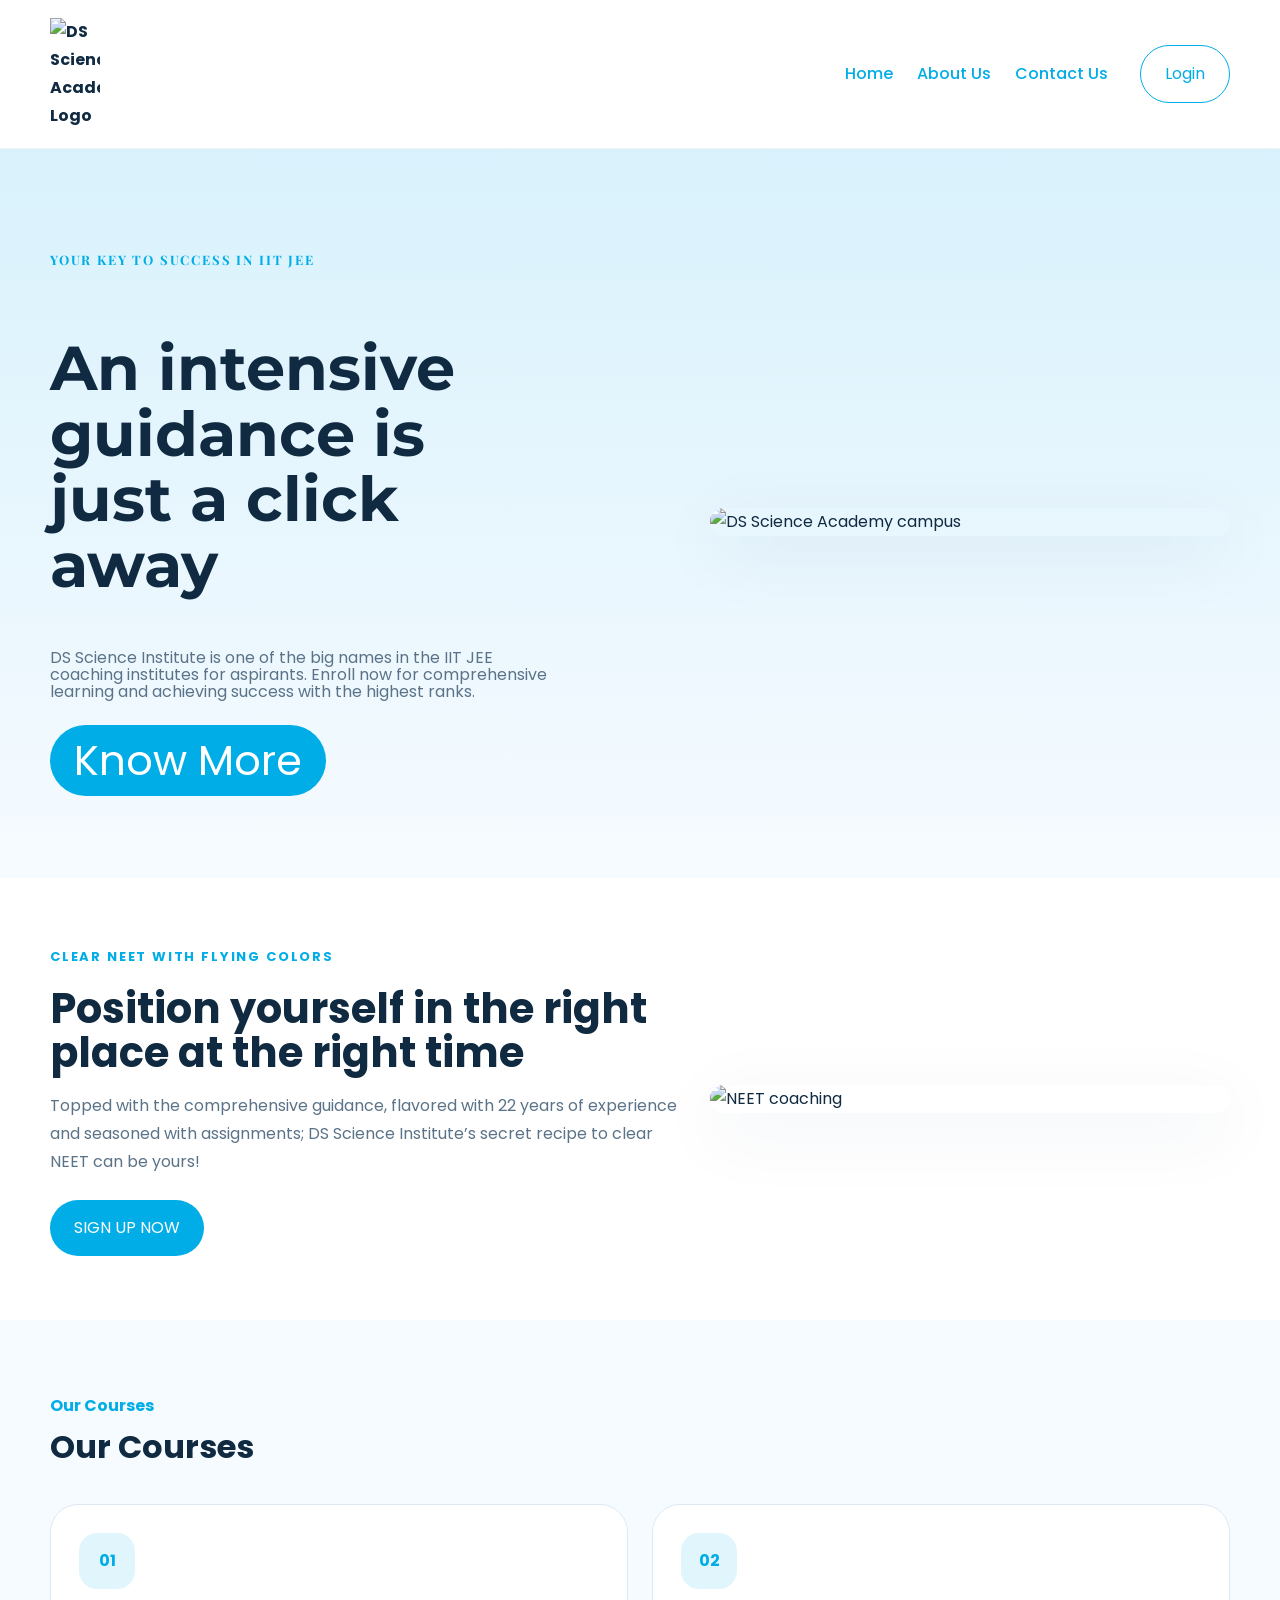
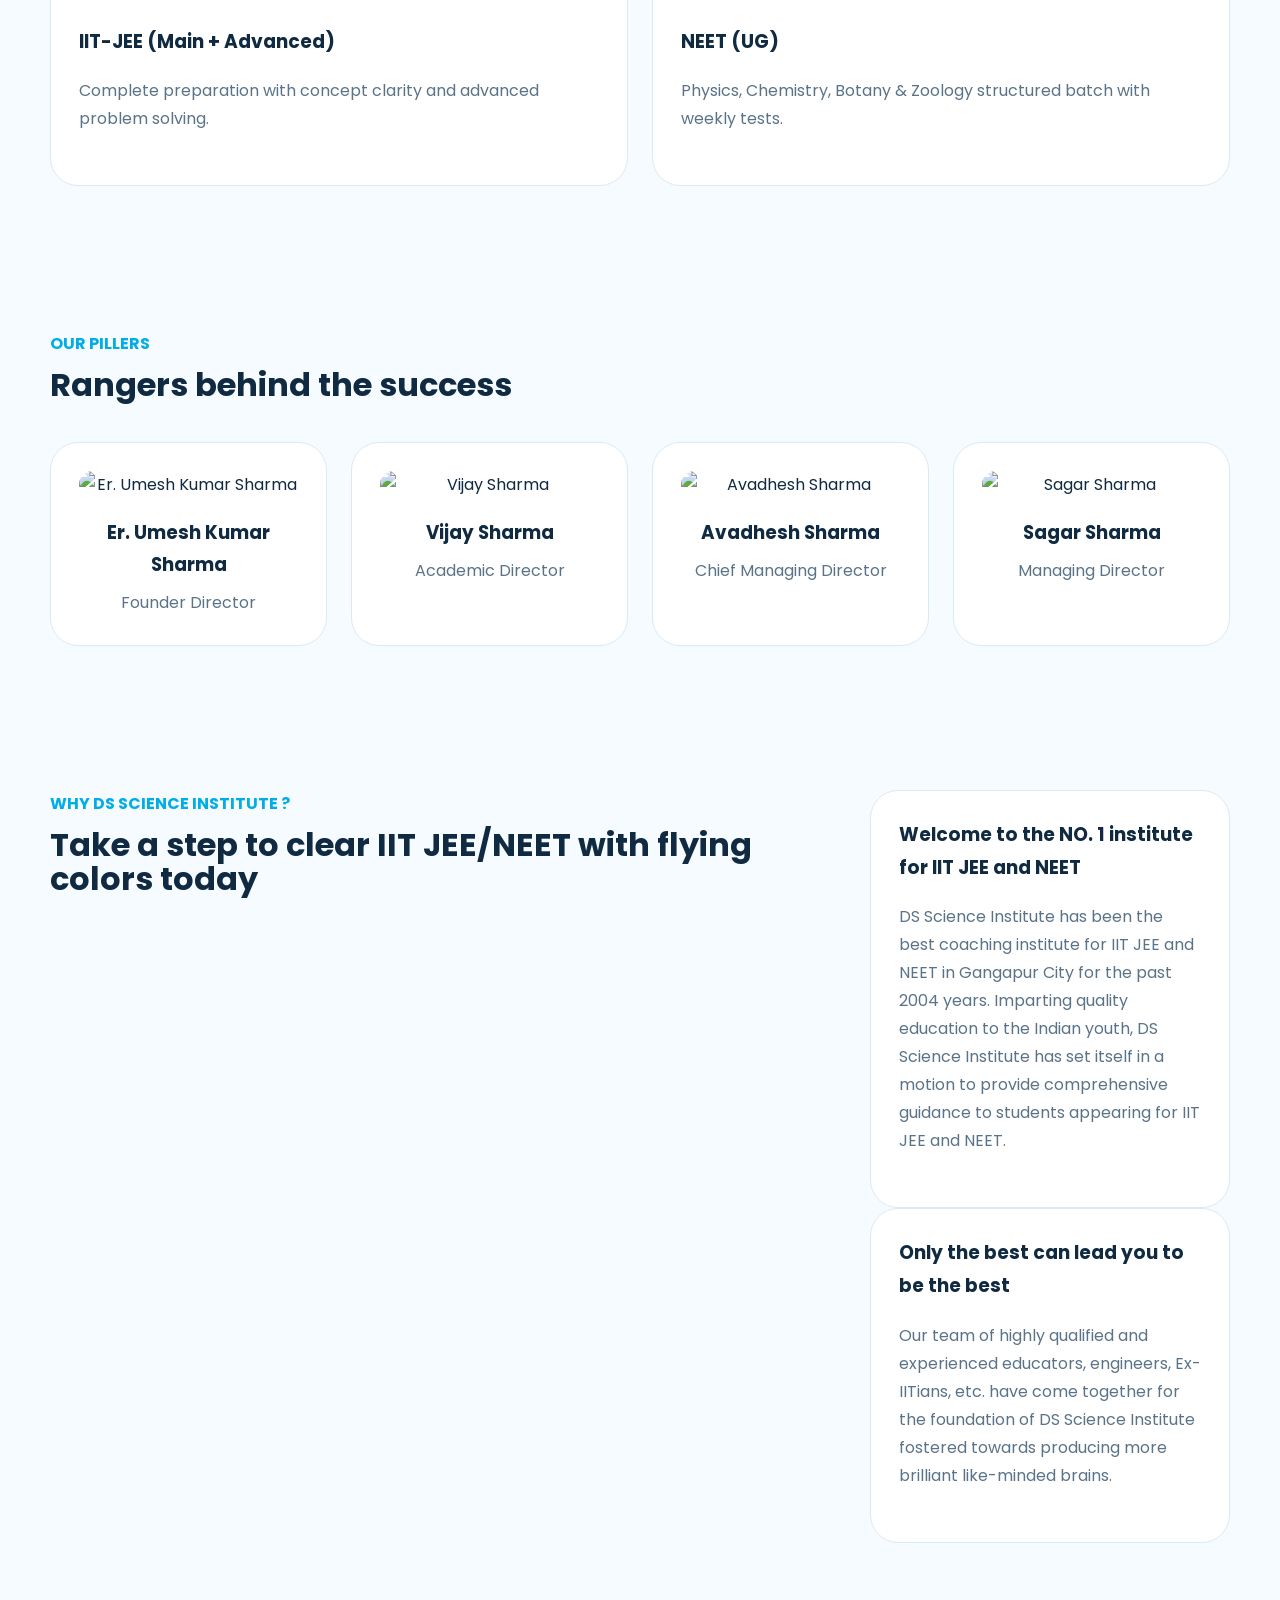
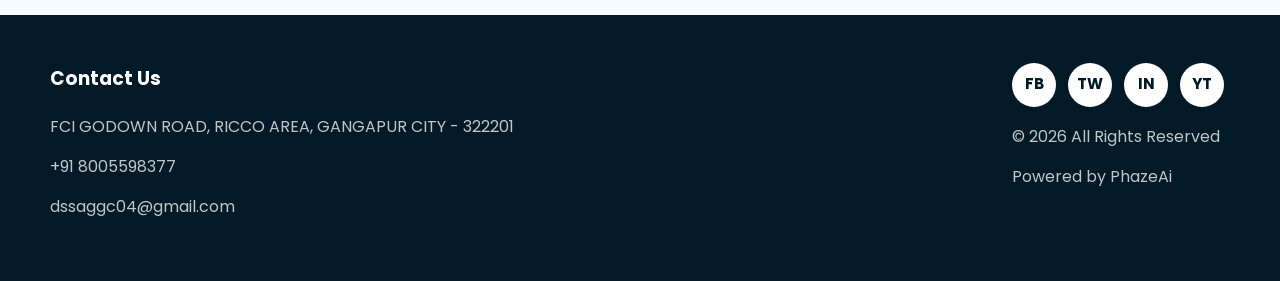
==== index.html @ 3291f1f9 "Add files via upload" ====
<!DOCTYPE html>
<html lang="en">
<head>
  <meta charset="UTF-8" />
  <meta name="viewport" content="width=device-width, initial-scale=1.0" />
  <title>DS Science Academy</title>
  <link rel="stylesheet" href="style.css" />
</head>
<body>
  <header class="site-header">
    <div class="container header-inner">
      <a href="index.html" class="brand">
        <img src="./images/LOGO_1771930653497.webp" alt="DS Science Academy Logo" />
        
      </a>
      <button class="nav-toggle" aria-label="Open navigation">Menu</button>
      <nav class="site-nav">
        <a href="index.html">Home</a>
        <a href="about-us.html">About Us</a>
        <a href="contact-us.html">Contact Us</a>
      </nav>
      <a class="btn btn-outline" target="_blank" rel="noreferrer" href="./login.html">Login</a>
    </div>
  </header>

  <main>
    <section class="hero hero-home">
      <div class="container hero-grid">
        <div class="hero-copy">
          <span class="eyebrow">YOUR KEY TO SUCCESS IN IIT JEE</span>
          <h1>An intensive guidance is just a click away</h1>
          <p>DS Science Institute is one of the big names in the IIT JEE coaching institutes for aspirants. Enroll now for comprehensive learning and achieving success with the highest ranks.</p>
          <a class="btn btn-primary" href="contact-us.html">Know More</a>
        </div>
        <div class="hero-media">
          <img src="./images/hero.webp" alt="DS Science Academy campus" />
        </div>
      </div>
    </section>

    <section class="feature feature-secondary">
      <div class="container feature-grid">
        <div class="feature-copy">
          <span class="eyebrow">CLEAR NEET WITH FLYING COLORS</span>
          <h2>Position yourself in the right place at the right time</h2>
          <p>Topped with the comprehensive guidance, flavored with 22 years of experience and seasoned with assignments; DS Science Institute’s secret recipe to clear NEET can be yours!</p>
          <a class="btn btn-primary" href="contact-us.html">SIGN UP NOW</a>
        </div>
        <div class="feature-media">
          <img src="./images/hero2.webp" alt="NEET coaching" />
        </div>
      </div>
    </section>

    <section class="section section-courses">
      <div class="container">
        <div class="section-head">
          <span>Our Courses</span>
          <h2>Our Courses</h2>
        </div>
        <div class="cards grid-2">
          <article class="card">
            <div class="card-number">01</div>
            <div>
              <h3>IIT-JEE (Main + Advanced)</h3>
              <p>Complete preparation with concept clarity and advanced problem solving.</p>
            </div>
          </article>
          <article class="card">
            <div class="card-number">02</div>
            <div>
              <h3>NEET (UG)</h3>
              <p>Physics, Chemistry, Botany &amp; Zoology structured batch with weekly tests.</p>
            </div>
          </article>
        </div>
      </div>
    </section>

    <section class="section section-team">
      <div class="container">
        <div class="section-head">
          <span>OUR PILLERS</span>
          <h2>Rangers behind the success</h2>
        </div>
        <div class="cards grid-4">
          <article class="team-card">
            <img src="./images/umeshkumar.webp" alt="Er. Umesh Kumar Sharma" />
            <h3>Er. Umesh Kumar Sharma</h3>
            <p>Founder Director</p>
          </article>
          <article class="team-card">
            <img src="./images/vijaysharma.webp" alt="Vijay Sharma" />
            <h3>Vijay Sharma</h3>
            <p>Academic Director</p>
          </article>
          <article class="team-card">
            <img src="./images/avadheshsharma.png.webp" alt="Avadhesh Sharma" />
            <h3>Avadhesh Sharma</h3>
            <p>Chief Managing Director</p>
          </article>
          <article class="team-card">
            <img src="./images/sagarsharma.webp" alt="Sagar Sharma" />
            <h3>Sagar Sharma</h3>
            <p>Managing Director</p>
          </article>
        </div>
      </div>
    </section>

    <section class="section section-why">
      <div class="container why-grid">
        <div class="why-copy">
          <span>WHY DS SCIENCE INSTITUTE ?</span>
          <h2>Take a step to clear IIT JEE/NEET with flying colors today</h2>
        </div>
        <div class="why-cards grid-2">
          <article class="why-card">
            <h3>Welcome to the NO. 1 institute for IIT JEE and NEET</h3>
            <p>DS Science Institute has been the best coaching institute for IIT JEE and NEET in Gangapur City for the past 2004 years. Imparting quality education to the Indian youth, DS Science Institute has set itself in a motion to provide comprehensive guidance to students appearing for IIT JEE and NEET.</p>
          </article>
          <article class="why-card">
            <h3>Only the best can lead you to be the best</h3>
            <p>Our team of highly qualified and experienced educators, engineers, Ex-IITians, etc. have come together for the foundation of DS Science Institute fostered towards producing more brilliant like-minded brains.</p>
          </article>
        </div>
      </div>
    </section>
  </main>

  <footer class="site-footer">
    <div class="container footer-grid">
      <div>
        <h3>Contact Us</h3>
        <p>FCI GODOWN ROAD, RICCO AREA, GANGAPUR CITY - 322201</p>
        <p>+91 8005598377</p>
        <p>dssaggc04@gmail.com</p>
      </div>
      <div class="footer-right">
        <div class="footer-actions">
          <a class="icon-button" href="#">FB</a>
          <a class="icon-button" href="#">TW</a>
          <a class="icon-button" href="#">IN</a>
          <a class="icon-button" href="#">YT</a>
        </div>
        <p>© 2026 All Rights Reserved</p>
        <p>Powered by PhazeAi</a></p>
      </div>
    </div>
  </footer>

  <script src="scripts.js"></script>
</body>
</html>
---- style.css ----
@import url('https://fonts.googleapis.com/css2?family=Poppins:wght@300;400;500;600;700&display=swap');

@import url('https://fonts.googleapis.com/css2?family=Montserrat:ital,wght@0,100..900;1,100..900&family=Playfair+Display:ital,wght@0,400..900;1,400..900&display=swap');

@import url('https://fonts.googleapis.com/css2?family=Archivo+Black&family=Montserrat:ital,wght@0,100..900;1,100..900&family=Playfair+Display:ital,wght@0,400..900;1,400..900&display=swap');

@import url('https://fonts.googleapis.com/css2?family=Playfair+Display:ital,wght@0,400..900;1,400..900&display=swap');


:root {
  --bg: #f6fbff;
  --surface: #ffffff;
  --text: #102a41;
  --muted: #5b7388;
  --primary: #00ade7;
  --primary-dark: #007fb2;
  --border: #dbe9f4;
  --shadow: 0 18px 70px rgba(0, 67, 120, 0.08);
}

* {
  box-sizing: border-box;

}

html {
  scroll-behavior: smooth;
}

body {
  margin: auto; /* 0;*/
  font-family: "Rubik", "Roboto", "Helvetica", "Arial", sans-serif;
  color: var(--text);
  background: var(--bg);
  line-height: 1.75;
  font-family: 'Poppins', sans-serif;
}

img {
  max-width: 100%;
  display: block;
}

a {
  color: inherit;
  text-decoration: none;
}

button,
a.btn {
  font: inherit;
}

.container {
  width: min(1180px, calc(100% - 40px));
  margin: 0 auto;
}

.header-inner,
.hero-grid,
.feature-grid,
.why-grid,
.footer-grid {
  display: grid;
  gap: 32px;
}

.site-header {
  position: sticky;
  top: 0;
  z-index: 20;
  background: rgba(255, 255, 255, 0.98);
  border-bottom: 1px solid rgba(13, 50, 73, 0.06);
  backdrop-filter: blur(10px);
}

.header-inner {
  grid-template-columns: auto 1fr auto;
  align-items: center;
  padding: 18px 0;
}

.brand {
  display: inline-flex;
  align-items: center;
  gap: 12px;
  font-weight: 700;
  color: var(--text);
}

.brand img {
  width: 50px;
  height: auto;
  object-fit: contain;
}

.site-nav {
  display: flex;
  justify-content: right;
  gap: 24px;
}

.site-nav a {
  color: var(--primary);
  font-weight: 500;
}

.btn {
  display: inline-flex;
  align-items: center;
  justify-content: center;
  gap: 10px;
  padding: 14px 24px;
  border-radius: 999px;
  border: none;
  cursor: pointer;
  transition: transform 0.2s ease, box-shadow 0.2s ease;
}

.btn:hover {
  transform: translateY(-1px);
}

.btn-primary {
  background: var(--primary);
  color: #fff;
}

.btn-outline {
  border: 1px solid var(--primary);
  color: var(--primary);
  background: transparent;
}

.nav-toggle {
  display: none;
  border: 1px solid rgba(0, 173, 231, 0.16);
  background: #fff;
  color: var(--primary);
  border-radius: 999px;
  padding: 10px 16px;
}

.hero {
  padding: 80px 0 64px;
}

.hero-home {
  background: linear-gradient(180deg, rgba(0, 173, 231, 0.12) 0%, rgba(255, 255, 255, 0) 100%);
}

.hero-grid {
  grid-template-columns: minmax(0, 1fr) minmax(320px, 520px);
  align-items: center;
}

.hero-copy {
  max-width: 500px;
}
.eyebrow h1{
    font-family: "Playfair Display", serif;
  font-optical-sizing: auto;
  font-weight: 700;
  font-style: normal;
}
.eyebrow {
  display: inline-block;
  margin-bottom: 18px;
  font-size: 13px;
  font-weight: 700;
  letter-spacing: 0.14em;
  text-transform: uppercase;
  color: var(--primary);
}


.hero-copy h1{
      font-family: "Montserrat", sans-serif;
  font-optical-sizing: auto;
  font-weight: 700;
  font-style: normal;
}
.hero-copy,
.feature-copy h2,
.section-head h2,
.why-copy h2 {
  margin: 0 0 18px;
  font-size: clamp(2.6rem, 2.8vw, 4rem);
  line-height: 1.05;
}

.hero-copy span{
  font-family: "Playfair Display", serif;
  font-optical-sizing: auto;
  font-weight: 700;
  font-style: normal;
}
.hero-copy p,
.feature-copy p,
.card p,
.why-card p,
.section-copy p {
  margin: 0 0 24px;
  color: var(--muted);
  font-size: 1rem;
}

.hero-media {
  border-radius: 32px;
  overflow: hidden;
  box-shadow: var(--shadow);
}

.feature {
  background: #ffffff;
  padding: 64px 0;
}

.feature-grid {
  grid-template-columns: minmax(0, 1fr) minmax(320px, 520px);
  align-items: center;
}

.feature-media {
  border-radius: 28px;
  overflow: hidden;
  box-shadow: var(--shadow);
}

.section {
  padding: 72px 0;
}

.section-courses .section-head,
.section-team .section-head,
.section-why .why-copy {
  margin-bottom: 40px;
}

.section-head span,
.why-copy span {
  display: block;
  font-weight: 700;
  color: var(--primary);
  margin-bottom: 10px;
}

.section-head h2,
.why-copy h2 {
  margin: 0;
  font-size: clamp(2rem, 2.5vw, 3rem);
}

.cards {
  display: grid;
  gap: 24px;
}

.grid-2 {
  grid-template-columns: repeat(2, minmax(0, 1fr));
}

.grid-4 {
  grid-template-columns: repeat(4, minmax(0, 1fr));
}

.card,
.team-card,
.why-card {
  background: var(--surface);
  border: 1px solid var(--border);
  border-radius: 28px;
  padding: 28px;
}

.card-number {
  display: inline-flex;
  align-items: center;
  justify-content: center;
  width: 56px;
  height: 56px;
  border-radius: 18px;
  background: rgba(0, 173, 231, 0.12);
  color: var(--primary);
  font-weight: 700;
  margin-bottom: 18px;
}

.team-card {
  text-align: center;
}

.team-card img {
  width: 100%;
  max-height: 320px;
  object-fit: cover;
  border-radius: 24px;
  margin-bottom: 18px;
}

.team-card h3 {
  margin: 0 0 8px;
  font-size: 1.15rem;
}

.team-card p {
  margin: 0;
  color: var(--muted);
}

.why-grid {
  grid-template-columns: minmax(0, 1fr) 360px;
  align-items: start;
}

.why-cards {
  grid-template-columns: repeat(2, minmax(0, 1fr));
}

.why-card h3 {
  margin-top: 0;
}

.site-footer {
  background: #021927;
  color: #ffffff;
  padding: 48px 0;
}

.footer-grid {
  grid-template-columns: 1fr auto;
  gap: 28px;
}

.site-footer h3 {
  margin: 0 0 18px;
}

.site-footer p {
  margin: 0 10px 12px 0;
  color: rgba(255, 255, 255, 0.75);
}

.footer-actions {
  display: flex;
  gap: 12px;
  flex-wrap: wrap;
  margin-bottom: 16px;
}

.icon-button {
  display: inline-flex;
  align-items: center;
  justify-content: center;
  width: 44px;
  height: 44px;
  color: #021927;
  background: #ffffff;
  border-radius: 999px;
  font-size: 0.95rem;
  font-weight: 700;
}

@media (max-width: 980px) {
  .header-inner,
  .hero-grid,
  .feature-grid,
  .why-grid,
  .footer-grid {
    grid-template-columns: 1fr;
  }

  .site-nav {
    justify-content: flex-start;
    gap: 18px;
  }
}

@media (max-width: 760px) {
  .header-inner {
    grid-template-columns: auto auto;
  }

  .site-nav {
    justify-content: flex-end;
    position: absolute;
    left: 20px;
    top: 70px;
    right: 20px;
    bottom:auto;
    display: grid;
    background: rgba(255, 255, 255, 0.98);
    border: 1px solid var(--border);
    border-radius: 20px;
    padding: 16px 20px;
    gap: 12px;
    transform: translateY(-20px);
    opacity: 0;
    pointer-events: none;
    transition: opacity 0.2s ease, transform 0.2s ease;
  }

  .site-nav.open {
    opacity: 1;
    transform: translateY(0);
    pointer-events: auto;
  }

  .nav-toggle {
    display: inline-flex;
  }

  .btn-outline {
    order: 3;
  }

  .hero {
    padding-top: 60px;
  }

  .cards,
  .why-cards,
  .grid-2,
  .grid-4 {
    grid-template-columns: 1fr;
  }
}
.site-header{
  height: auto;
  padding: 0px;

}

@media (max-width:480px){

.container{
    width:95%;
}

.hero-copy h1{
    font-size:2rem;
    line-height:1.2;
}

.hero-copy p{
    font-size:15px;
}

.btn{
    width:100%;
}

.brand img{
    width:40px;
    height:40px;
}

.header-inner{
    gap:10px;
}

.hero-grid,
.feature-grid,
.why-grid,
.footer-grid{
    gap:20px;
}

}
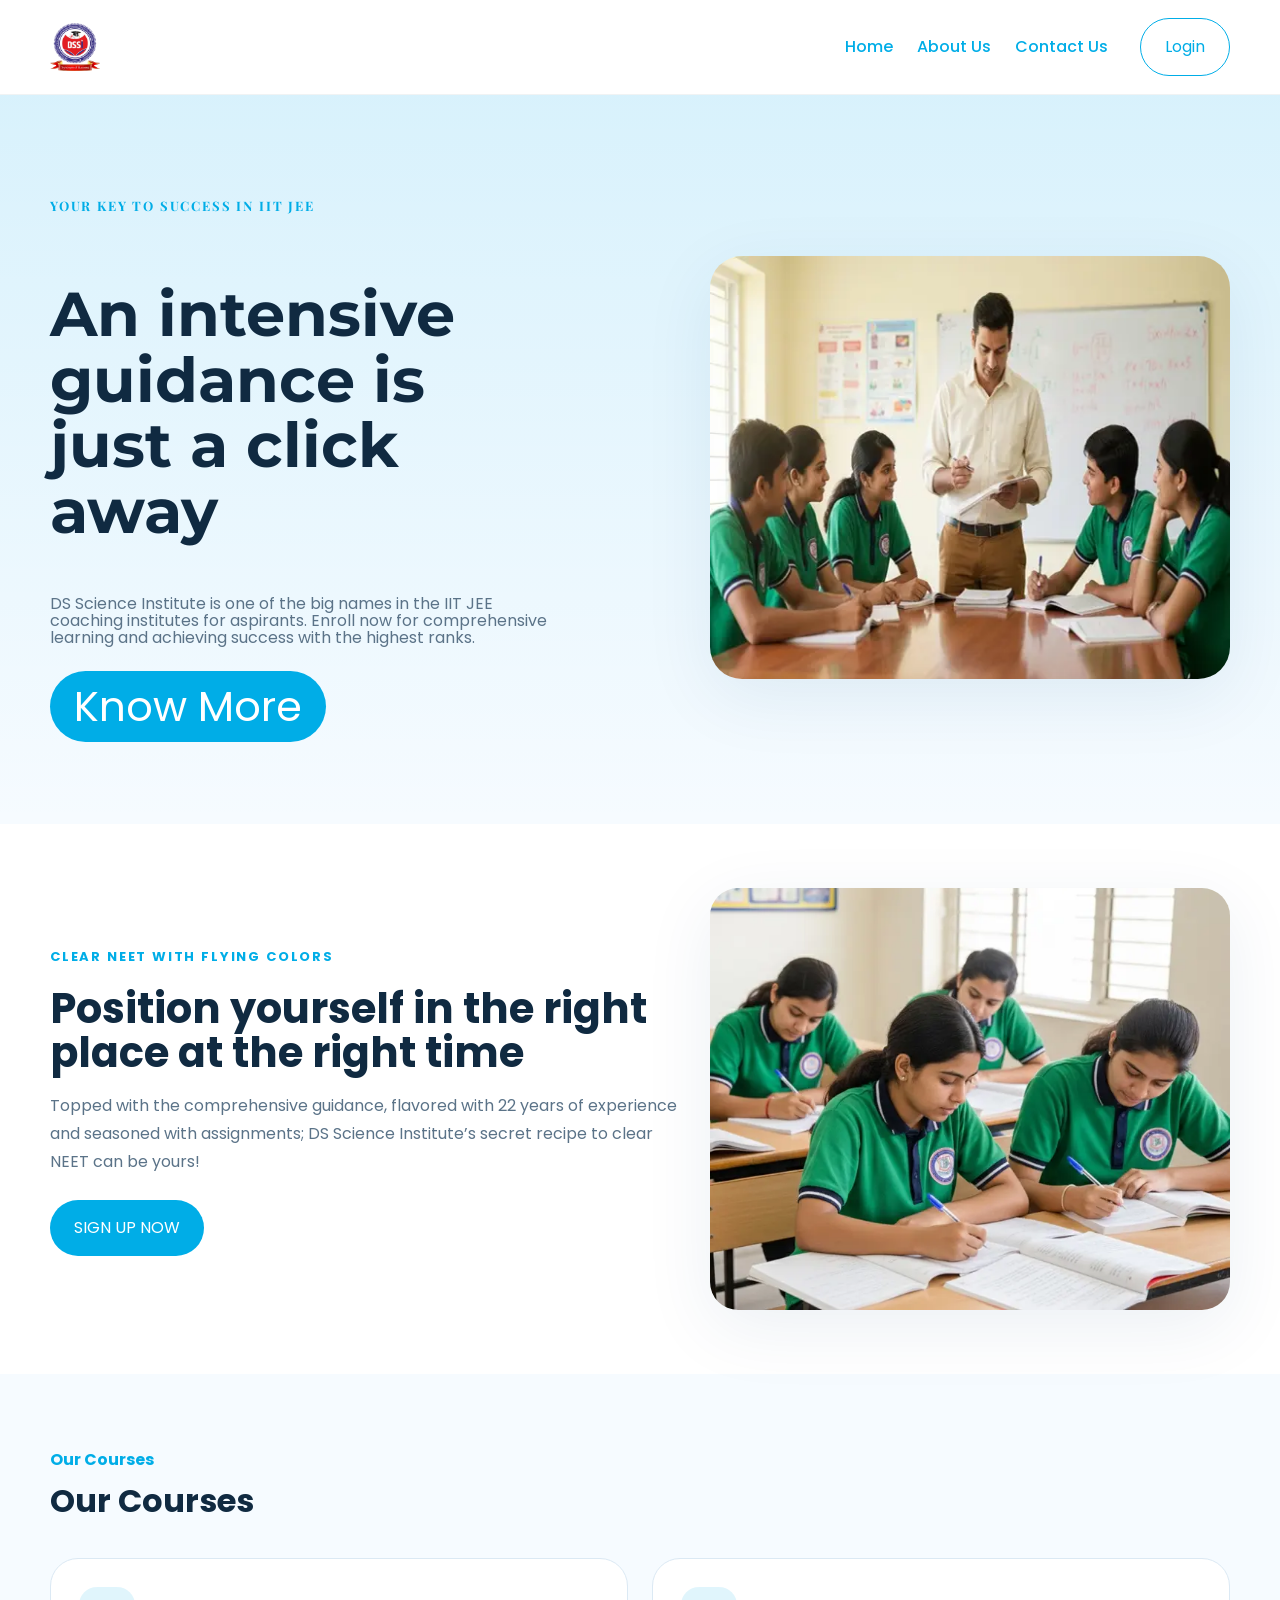
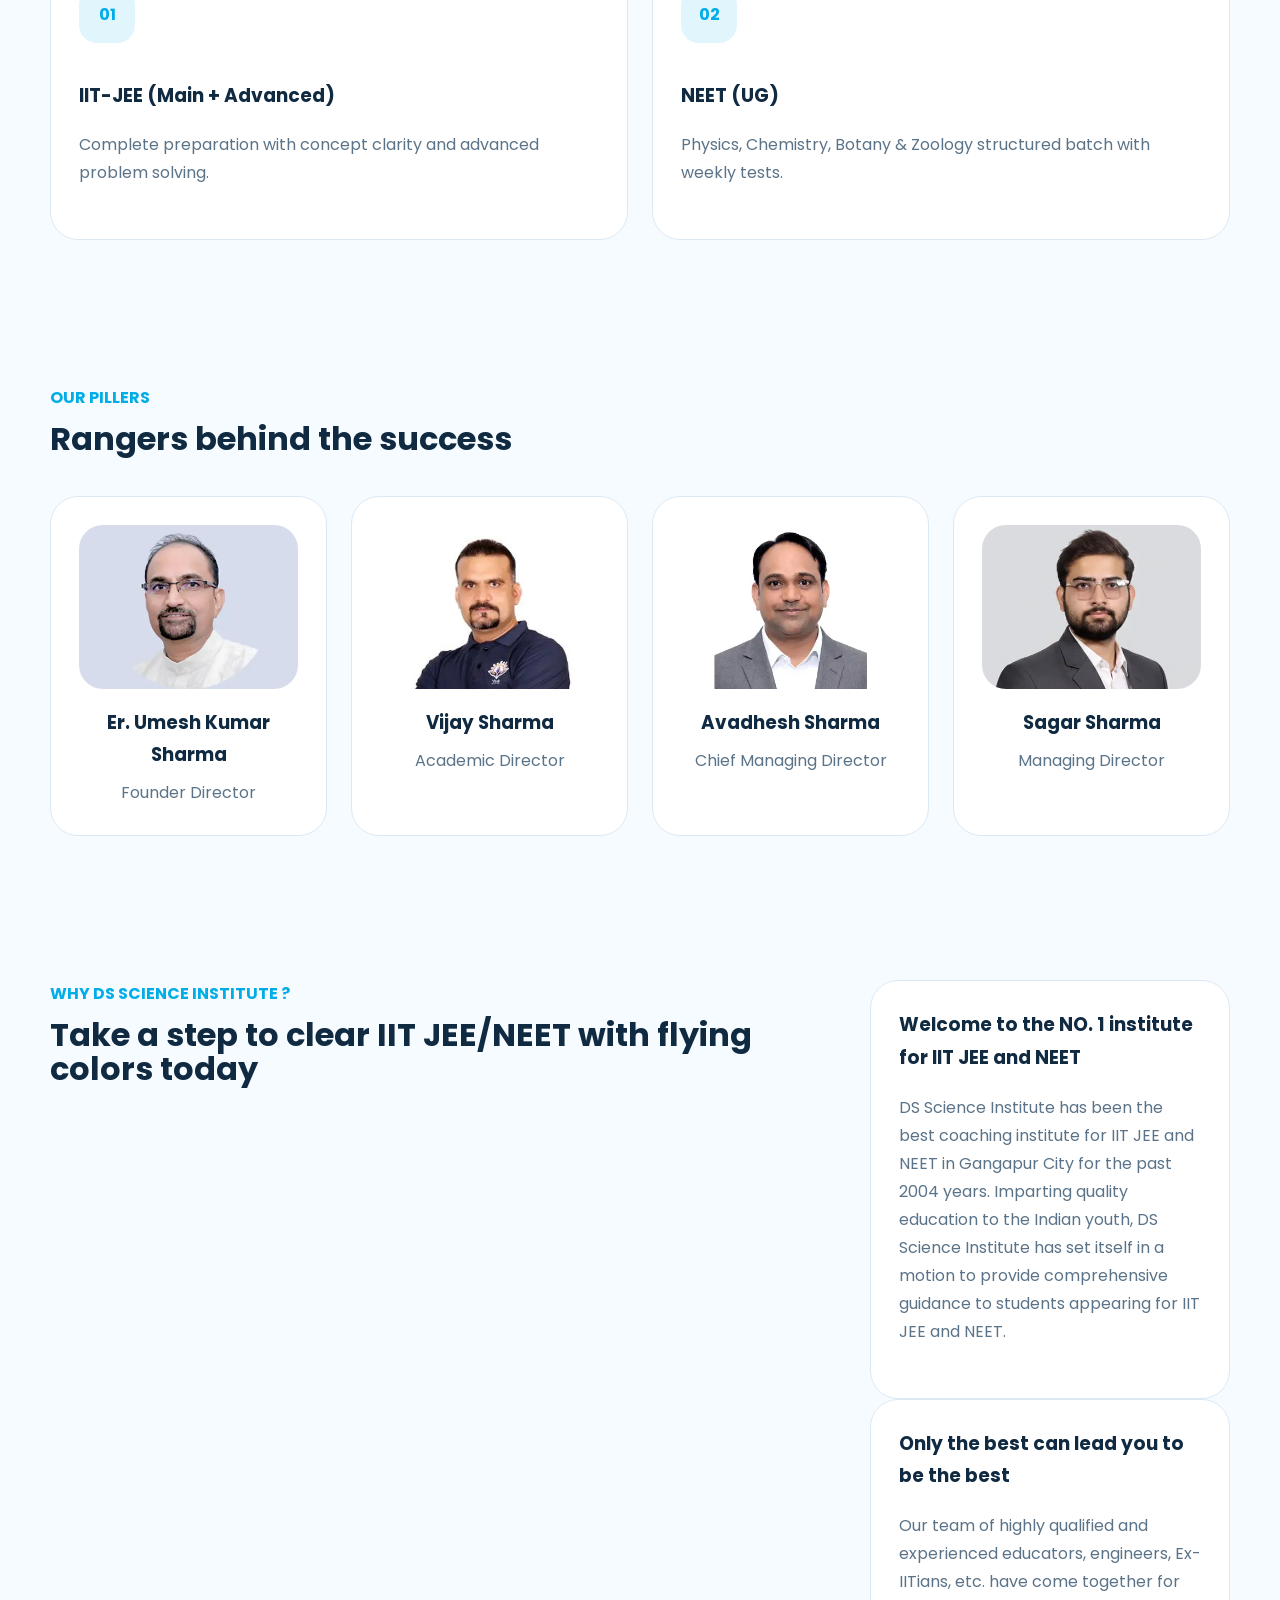
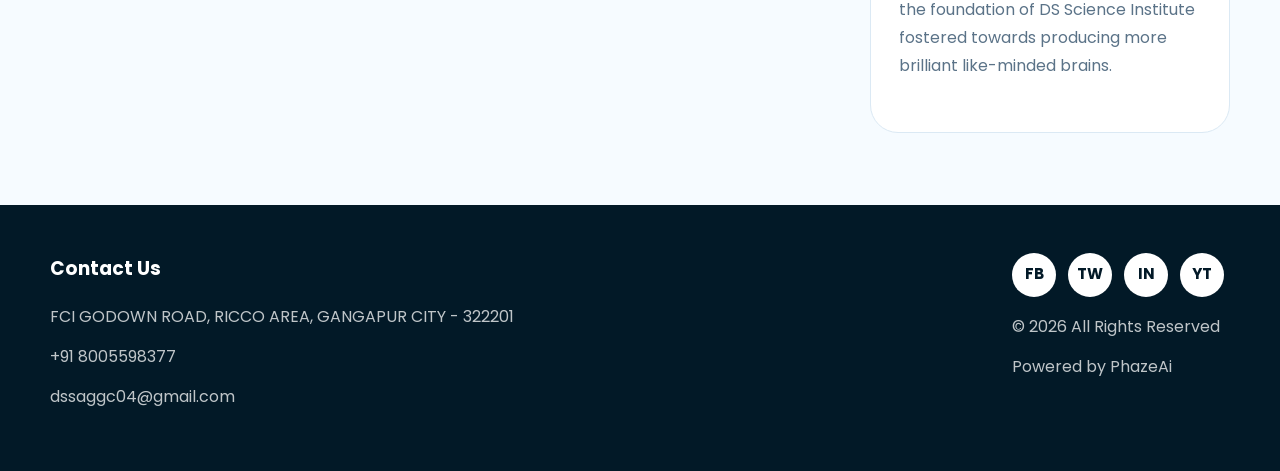
==== commit 093c00b3: "Add Facebook domain verification to index.html Added Facebook domain verification meta tag." ====
--- a/index.html
+++ b/index.html
@@ -3,6 +3,7 @@
 <head>
   <meta charset="UTF-8" />
   <meta name="viewport" content="width=device-width, initial-scale=1.0" />
+  <meta name="facebook-domain-verification" content="5z1a2nj1bq38txysknh5aog49yxtst" />
   <title>DS Science Academy</title>
   <link rel="stylesheet" href="style.css" />
 </head>
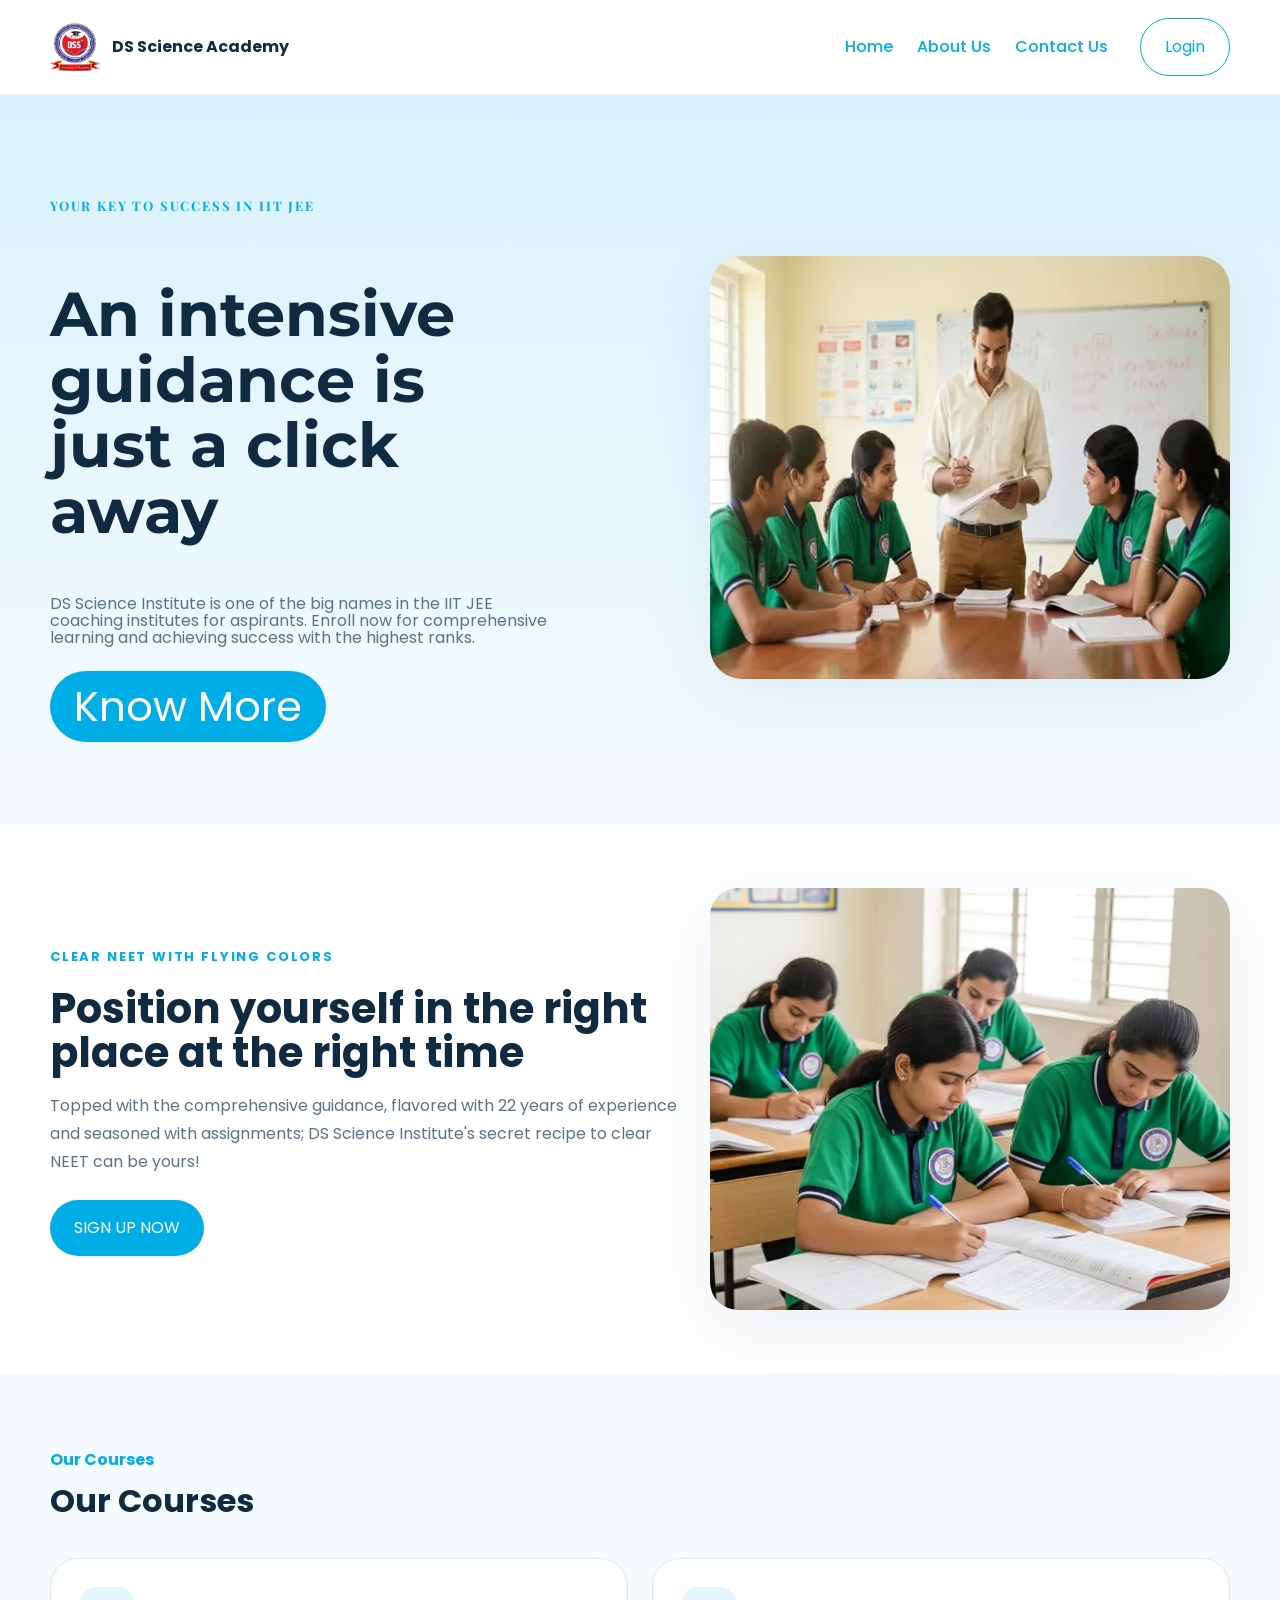
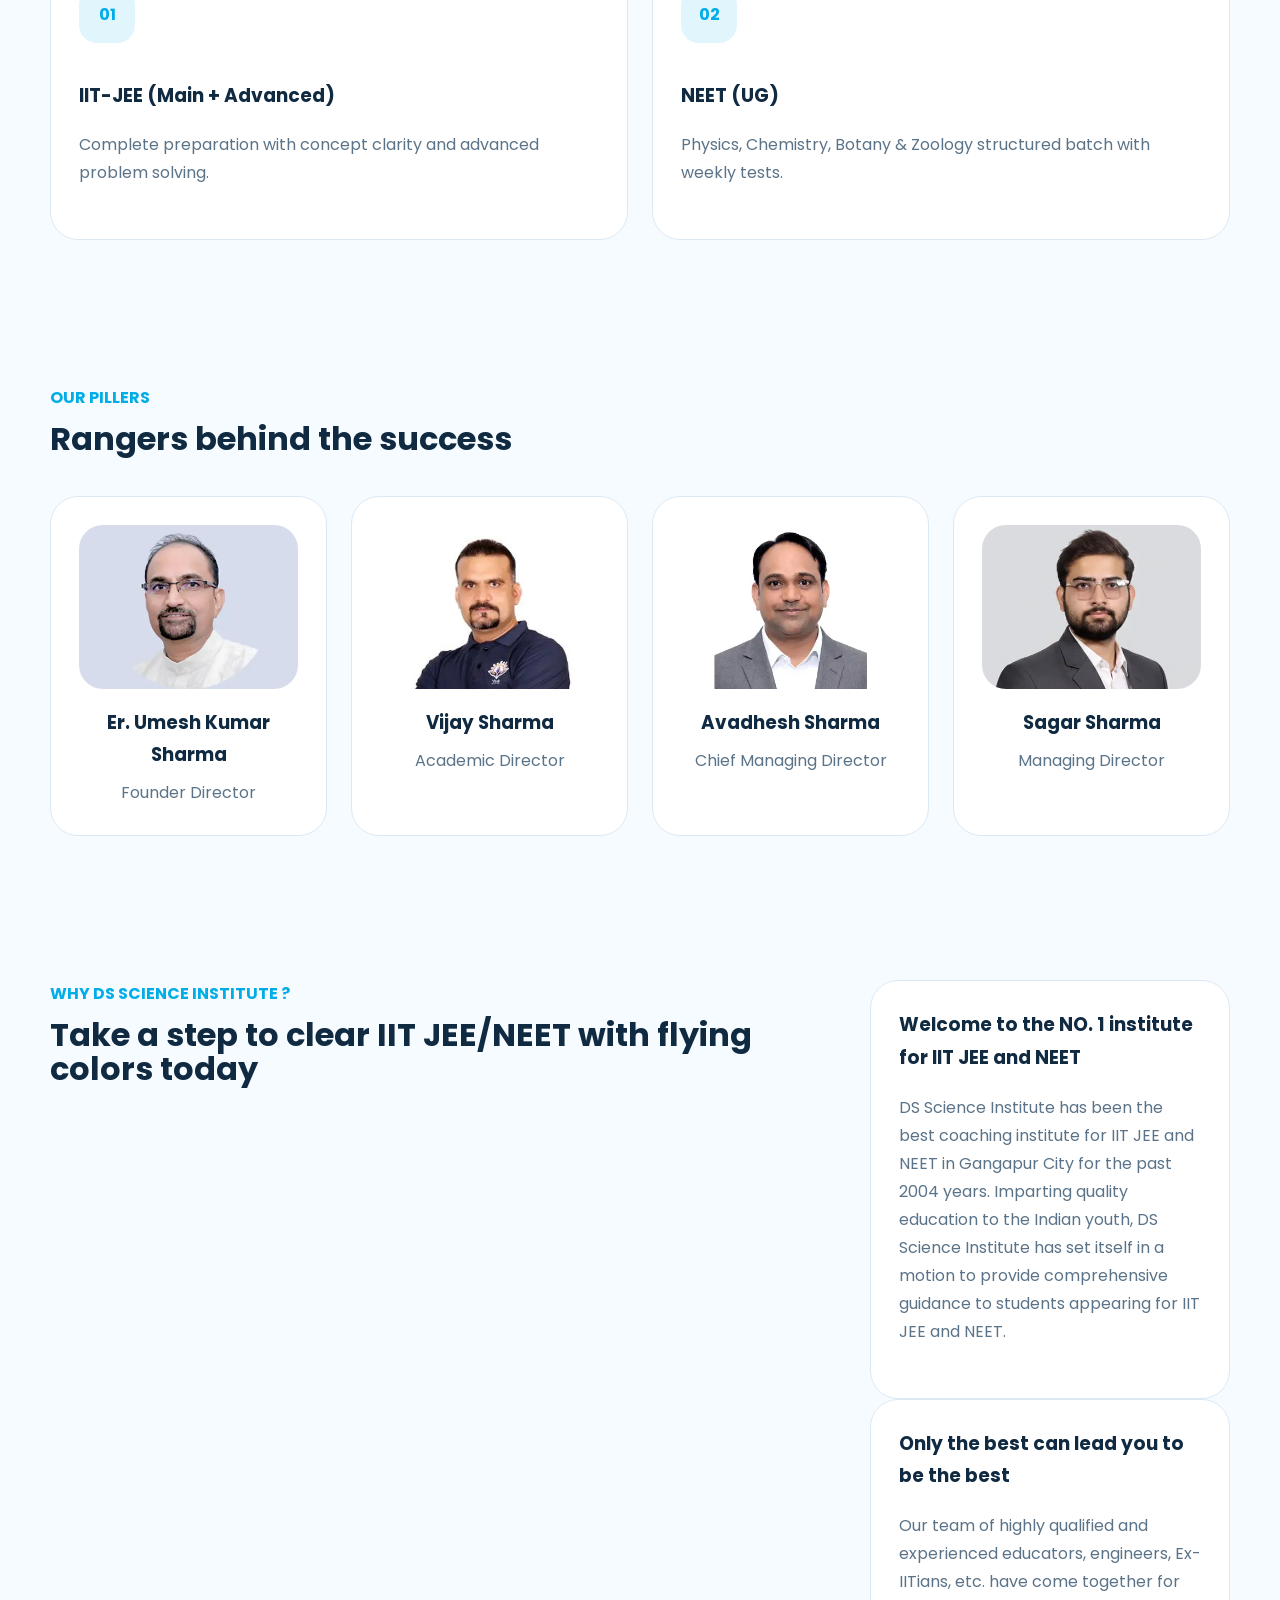
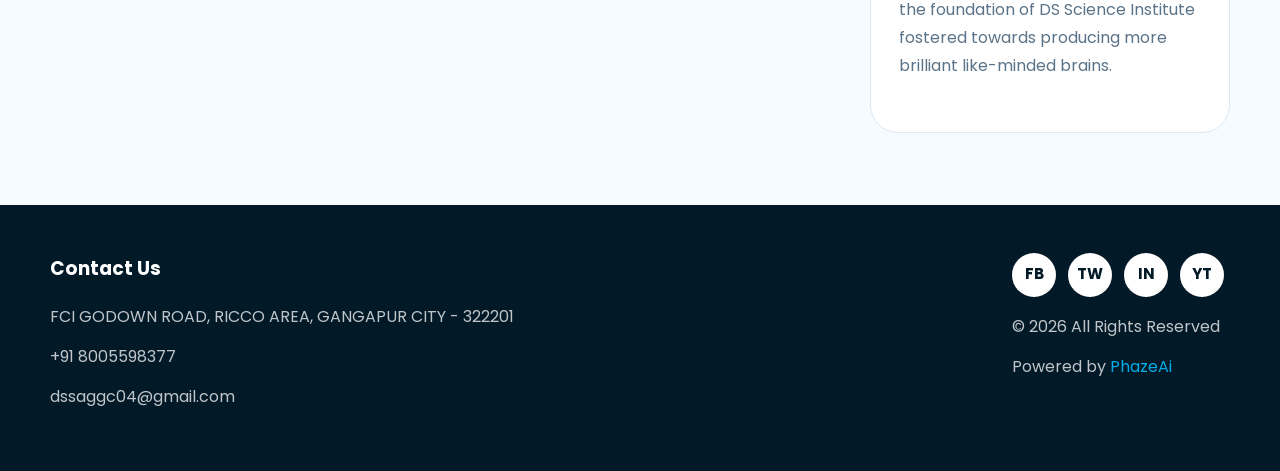
==== commit 1db4f6d4: "Update index.html" ====
--- a/index.html
+++ b/index.html
@@ -2,8 +2,8 @@
 <html lang="en">
 <head>
   <meta charset="UTF-8" />
+  <meta name="facebook-domain-verification" content="5z1a2nj1bq38txysknh5aog49yxtst" />
   <meta name="viewport" content="width=device-width, initial-scale=1.0" />
-  <meta name="facebook-domain-verification" content="5z1a2nj1bq38txysknh5aog49yxtst" />
   <title>DS Science Academy</title>
   <link rel="stylesheet" href="style.css" />
 </head>
@@ -12,9 +12,9 @@
     <div class="container header-inner">
       <a href="index.html" class="brand">
         <img src="./images/LOGO_1771930653497.webp" alt="DS Science Academy Logo" />
-        
+        <span>DS Science Academy</span>
       </a>
-      <button class="nav-toggle" aria-label="Open navigation">Menu</button>
+      <button class="nav-toggle" aria-label="Open navigation">☰ Menu</button>
       <nav class="site-nav">
         <a href="index.html">Home</a>
         <a href="about-us.html">About Us</a>
@@ -44,7 +44,7 @@
         <div class="feature-copy">
           <span class="eyebrow">CLEAR NEET WITH FLYING COLORS</span>
           <h2>Position yourself in the right place at the right time</h2>
-          <p>Topped with the comprehensive guidance, flavored with 22 years of experience and seasoned with assignments; DS Science Institute’s secret recipe to clear NEET can be yours!</p>
+          <p>Topped with the comprehensive guidance, flavored with 22 years of experience and seasoned with assignments; DS Science Institute's secret recipe to clear NEET can be yours!</p>
           <a class="btn btn-primary" href="contact-us.html">SIGN UP NOW</a>
         </div>
         <div class="feature-media">
@@ -145,7 +145,7 @@
           <a class="icon-button" href="#">YT</a>
         </div>
         <p>© 2026 All Rights Reserved</p>
-        <p>Powered by PhazeAi</a></p>
+        <p>Powered by <a href="#" style="color:#00ade7;text-decoration:none;">PhazeAi</a></p>
       </div>
     </div>
   </footer>
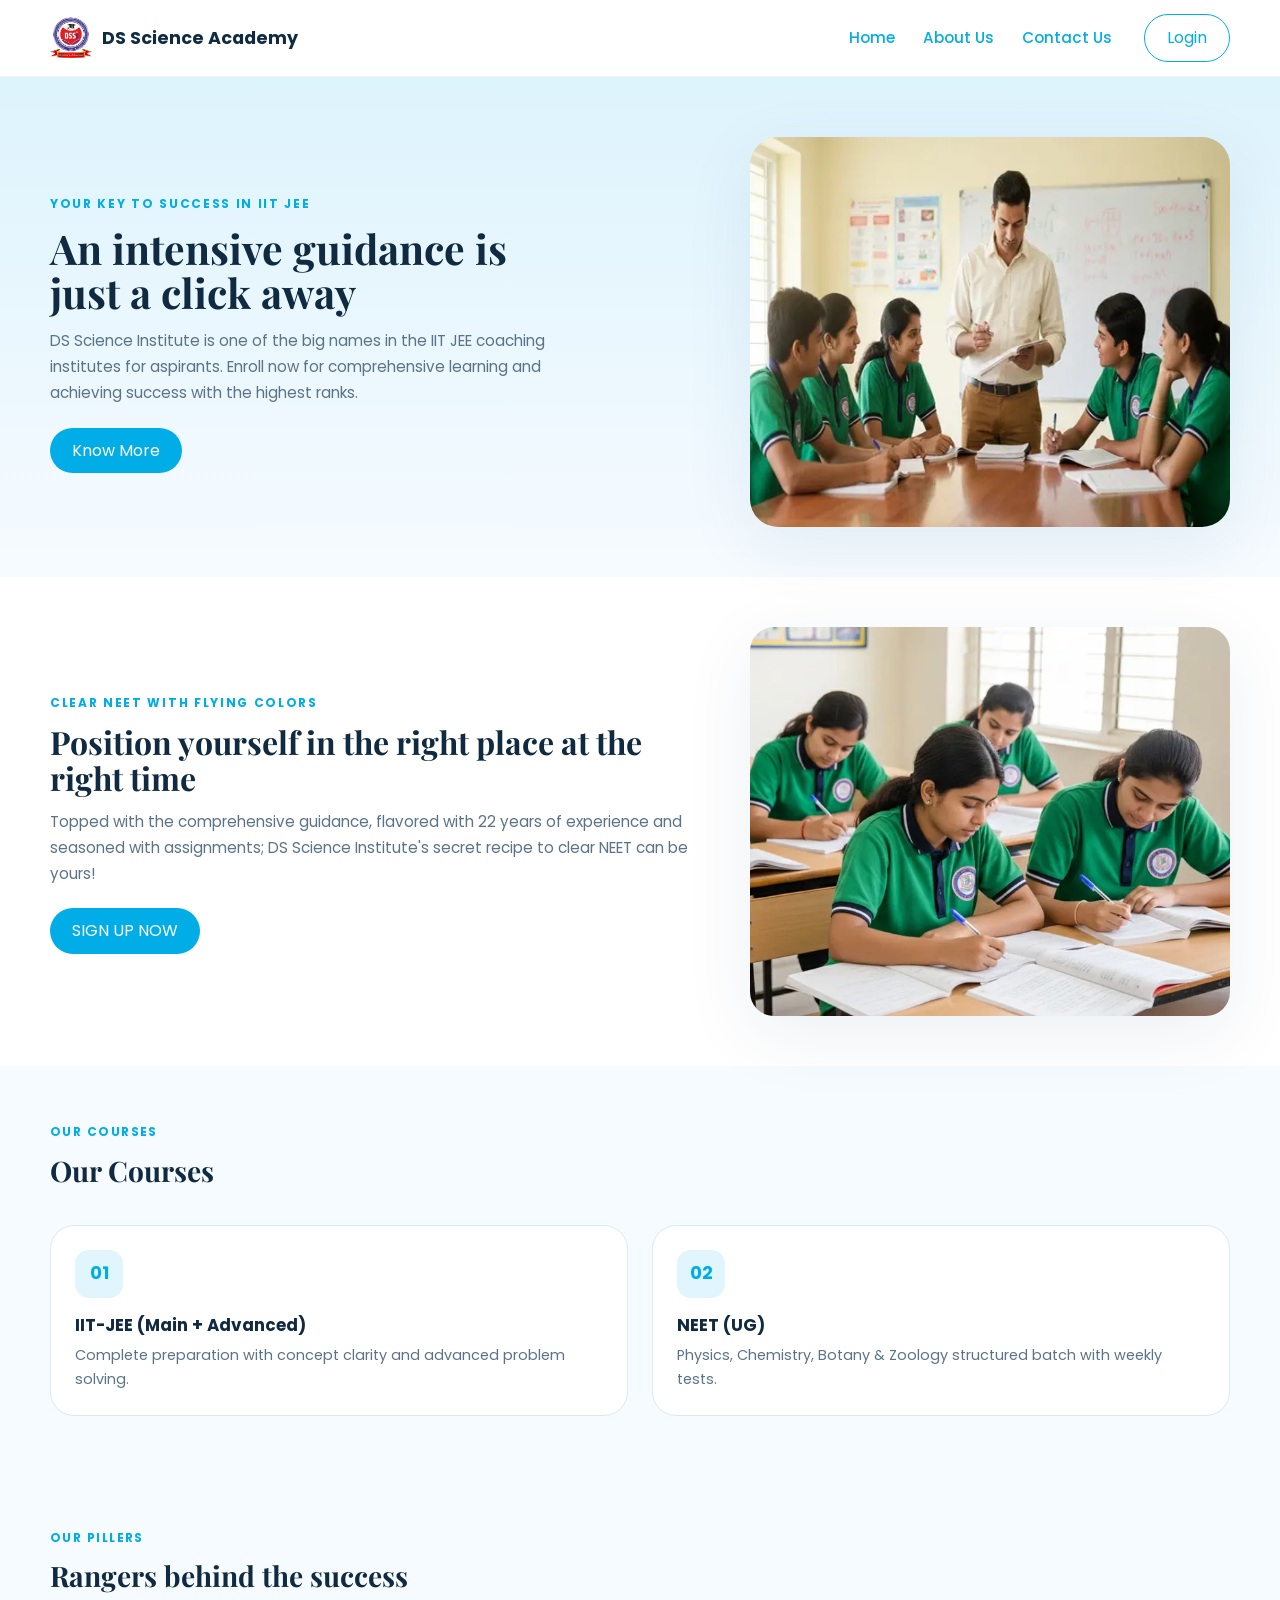
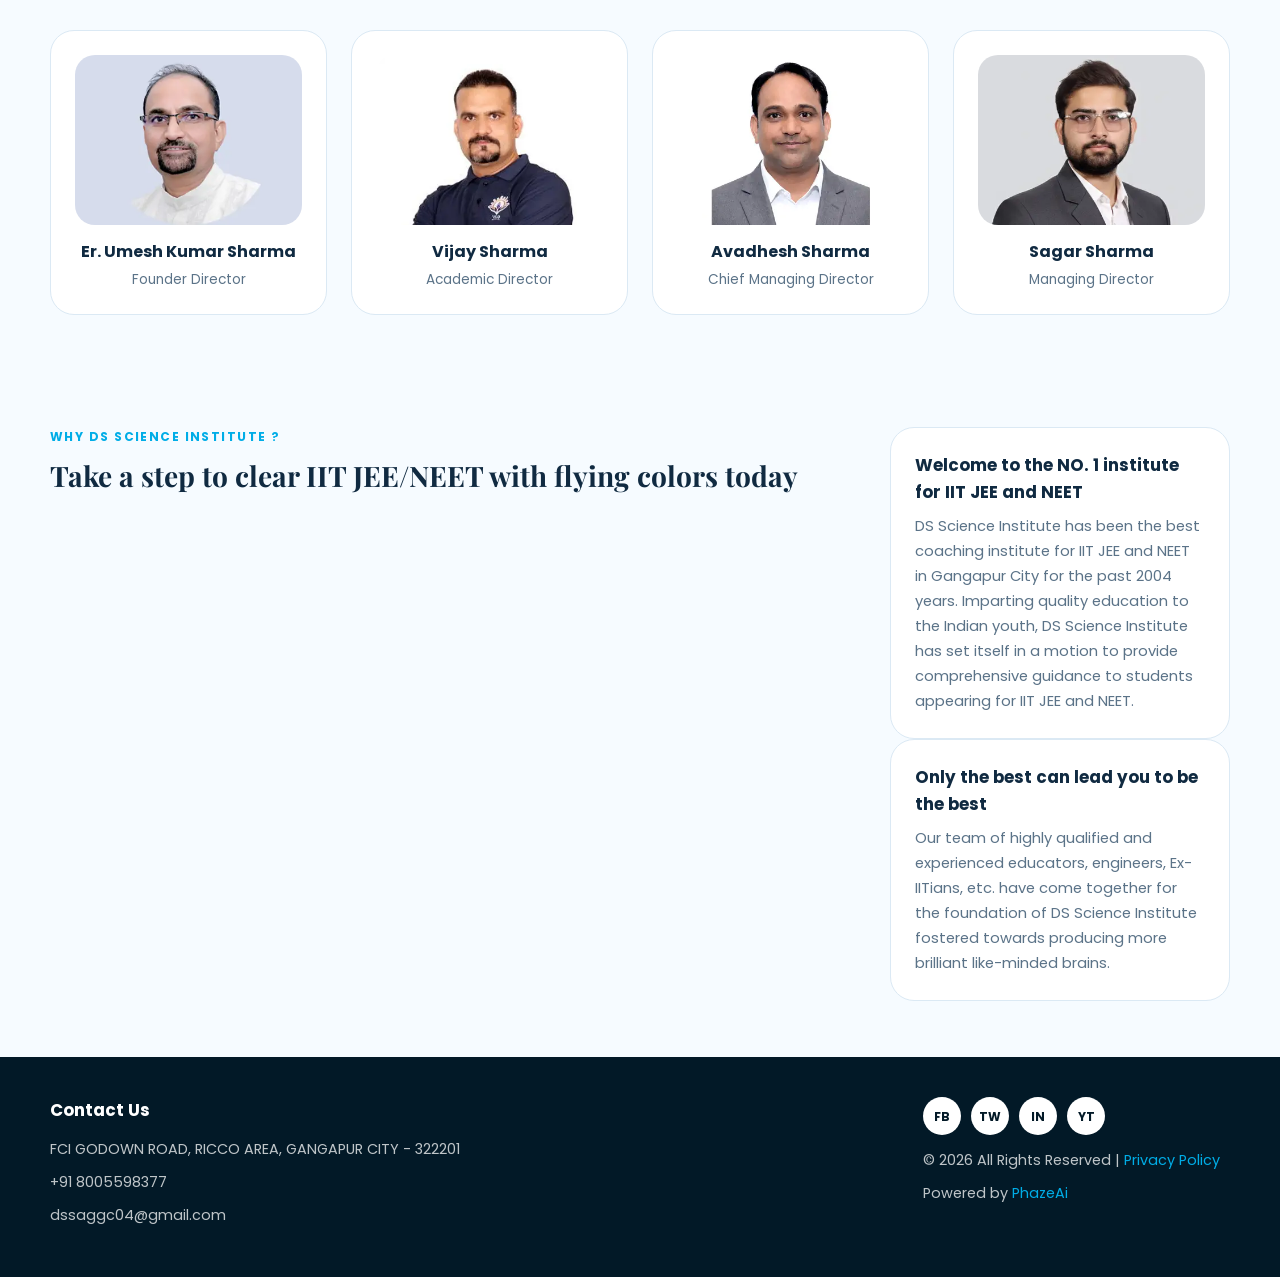
==== commit 4c7f385a: "Update index.html" ====
--- a/index.html
+++ b/index.html
@@ -144,7 +144,7 @@
           <a class="icon-button" href="#">IN</a>
           <a class="icon-button" href="#">YT</a>
         </div>
-        <p>© 2026 All Rights Reserved</p>
+        <p>© 2026 All Rights Reserved | <a href="privacy.html" style="color:#00ade7;text-decoration:none;">Privacy Policy</a></p>
         <p>Powered by <a href="#" style="color:#00ade7;text-decoration:none;">PhazeAi</a></p>
       </div>
     </div>
--- a/style.css
+++ b/style.css
@@ -1,11 +1,6 @@
 @import url('https://fonts.googleapis.com/css2?family=Poppins:wght@300;400;500;600;700&display=swap');
-
-@import url('https://fonts.googleapis.com/css2?family=Montserrat:ital,wght@0,100..900;1,100..900&family=Playfair+Display:ital,wght@0,400..900;1,400..900&display=swap');
-
-@import url('https://fonts.googleapis.com/css2?family=Archivo+Black&family=Montserrat:ital,wght@0,100..900;1,100..900&family=Playfair+Display:ital,wght@0,400..900;1,400..900&display=swap');
-
-@import url('https://fonts.googleapis.com/css2?family=Playfair+Display:ital,wght@0,400..900;1,400..900&display=swap');
-
+@import url('https://fonts.googleapis.com/css2?family=Montserrat:wght@400;500;600;700&display=swap');
+@import url('https://fonts.googleapis.com/css2?family=Playfair+Display:wght@400;600;700&display=swap');
 
 :root {
   --bg: #f6fbff;
@@ -20,7 +15,8 @@
 
 * {
   box-sizing: border-box;
-
+  margin: 0;
+  padding: 0;
 }
 
 html {
@@ -28,12 +24,11 @@
 }
 
 body {
-  margin: auto; /* 0;*/
-  font-family: "Rubik", "Roboto", "Helvetica", "Arial", sans-serif;
+  font-family: 'Poppins', sans-serif;
   color: var(--text);
   background: var(--bg);
-  line-height: 1.75;
-  font-family: 'Poppins', sans-serif;
+  line-height: 1.6;
+  font-size: 16px;
 }
 
 img {
@@ -65,6 +60,10 @@
   gap: 32px;
 }
 
+/* ==========================
+   HEADER
+========================== */
+
 .site-header {
   position: sticky;
   top: 0;
@@ -77,32 +76,39 @@
 .header-inner {
   grid-template-columns: auto 1fr auto;
   align-items: center;
-  padding: 18px 0;
+  padding: 14px 0;
 }
 
 .brand {
   display: inline-flex;
   align-items: center;
-  gap: 12px;
+  gap: 10px;
   font-weight: 700;
+  font-size: 1.1rem;
   color: var(--text);
 }
 
 .brand img {
-  width: 50px;
+  width: 42px;
   height: auto;
   object-fit: contain;
 }
 
 .site-nav {
   display: flex;
-  justify-content: right;
-  gap: 24px;
+  justify-content: flex-end;
+  gap: 28px;
+  font-size: 0.95rem;
 }
 
 .site-nav a {
   color: var(--primary);
   font-weight: 500;
+  transition: color 0.2s;
+}
+
+.site-nav a:hover {
+  color: var(--primary-dark);
 }
 
 .btn {
@@ -110,15 +116,18 @@
   align-items: center;
   justify-content: center;
   gap: 10px;
-  padding: 14px 24px;
+  padding: 10px 22px;
   border-radius: 999px;
   border: none;
   cursor: pointer;
-  transition: transform 0.2s ease, box-shadow 0.2s ease;
+  transition: transform 0.2s ease, box-shadow 0.2s ease, background 0.2s ease;
+  font-weight: 600;
+  font-size: 0.9rem;
 }
 
 .btn:hover {
-  transform: translateY(-1px);
+  transform: translateY(-2px);
+  box-shadow: 0 8px 30px rgba(0, 173, 231, 0.25);
 }
 
 .btn-primary {
@@ -130,6 +139,11 @@
   border: 1px solid var(--primary);
   color: var(--primary);
   background: transparent;
+}
+
+.btn-outline:hover {
+  background: var(--primary);
+  color: #fff;
 }
 
 .nav-toggle {
@@ -138,103 +152,113 @@
   background: #fff;
   color: var(--primary);
   border-radius: 999px;
-  padding: 10px 16px;
-}
+  padding: 8px 14px;
+  cursor: pointer;
+  font-weight: 600;
+  font-size: 0.85rem;
+}
+
+/* ==========================
+   HERO
+========================== */
 
 .hero {
-  padding: 80px 0 64px;
+  padding: 60px 0 50px;
 }
 
 .hero-home {
-  background: linear-gradient(180deg, rgba(0, 173, 231, 0.12) 0%, rgba(255, 255, 255, 0) 100%);
+  background: linear-gradient(180deg, rgba(0, 173, 231, 0.10) 0%, rgba(255, 255, 255, 0) 100%);
 }
 
 .hero-grid {
-  grid-template-columns: minmax(0, 1fr) minmax(320px, 520px);
+  grid-template-columns: minmax(0, 1fr) minmax(280px, 480px);
   align-items: center;
+  gap: 40px;
 }
 
 .hero-copy {
   max-width: 500px;
 }
-.eyebrow h1{
-    font-family: "Playfair Display", serif;
-  font-optical-sizing: auto;
-  font-weight: 700;
-  font-style: normal;
-}
+
 .eyebrow {
   display: inline-block;
-  margin-bottom: 18px;
-  font-size: 13px;
+  margin-bottom: 12px;
+  font-size: 12px;
   font-weight: 700;
   letter-spacing: 0.14em;
   text-transform: uppercase;
   color: var(--primary);
 }
 
-
-.hero-copy h1{
-      font-family: "Montserrat", sans-serif;
-  font-optical-sizing: auto;
+.hero-copy h1 {
+  margin: 0 0 14px;
+  font-size: clamp(2.2rem, 3.2vw, 3.2rem);
+  line-height: 1.08;
+  font-family: 'Playfair Display', serif;
   font-weight: 700;
-  font-style: normal;
-}
-.hero-copy,
-.feature-copy h2,
-.section-head h2,
-.why-copy h2 {
-  margin: 0 0 18px;
-  font-size: clamp(2.6rem, 2.8vw, 4rem);
-  line-height: 1.05;
-}
-
-.hero-copy span{
-  font-family: "Playfair Display", serif;
-  font-optical-sizing: auto;
-  font-weight: 700;
-  font-style: normal;
-}
-.hero-copy p,
-.feature-copy p,
-.card p,
-.why-card p,
-.section-copy p {
-  margin: 0 0 24px;
+}
+
+.hero-copy p {
+  margin: 0 0 22px;
   color: var(--muted);
-  font-size: 1rem;
+  font-size: 0.95rem;
+  line-height: 1.7;
 }
 
 .hero-media {
-  border-radius: 32px;
-  overflow: hidden;
-  box-shadow: var(--shadow);
-}
-
-.feature {
-  background: #ffffff;
-  padding: 64px 0;
-}
-
-.feature-grid {
-  grid-template-columns: minmax(0, 1fr) minmax(320px, 520px);
-  align-items: center;
-}
-
-.feature-media {
   border-radius: 28px;
   overflow: hidden;
   box-shadow: var(--shadow);
 }
 
+/* ==========================
+   FEATURE
+========================== */
+
+.feature {
+  background: #ffffff;
+  padding: 50px 0;
+}
+
+.feature-grid {
+  grid-template-columns: minmax(0, 1fr) minmax(280px, 480px);
+  align-items: center;
+  gap: 40px;
+}
+
+.feature-copy h2 {
+  margin: 0 0 14px;
+  font-size: clamp(1.8rem, 2.5vw, 2.6rem);
+  line-height: 1.1;
+  font-family: 'Playfair Display', serif;
+  font-weight: 700;
+}
+
+.feature-copy p {
+  margin: 0 0 22px;
+  color: var(--muted);
+  font-size: 0.95rem;
+  line-height: 1.7;
+}
+
+.feature-media {
+  border-radius: 24px;
+  overflow: hidden;
+  box-shadow: var(--shadow);
+}
+
+/* ==========================
+   SECTIONS
+========================== */
+
 .section {
-  padding: 72px 0;
+  padding: 56px 0;
 }
 
 .section-courses .section-head,
 .section-team .section-head,
 .section-why .why-copy {
-  margin-bottom: 40px;
+  margin-bottom: 32px;
 }
 
 .section-head span,
@@ -242,13 +266,18 @@
   display: block;
   font-weight: 700;
   color: var(--primary);
-  margin-bottom: 10px;
+  margin-bottom: 6px;
+  font-size: 12px;
+  letter-spacing: 0.12em;
+  text-transform: uppercase;
 }
 
 .section-head h2,
 .why-copy h2 {
   margin: 0;
-  font-size: clamp(2rem, 2.5vw, 3rem);
+  font-size: clamp(1.6rem, 2.2vw, 2.4rem);
+  font-family: 'Playfair Display', serif;
+  font-weight: 700;
 }
 
 .cards {
@@ -269,21 +298,33 @@
 .why-card {
   background: var(--surface);
   border: 1px solid var(--border);
-  border-radius: 28px;
-  padding: 28px;
+  border-radius: 24px;
+  padding: 24px;
 }
 
 .card-number {
   display: inline-flex;
   align-items: center;
   justify-content: center;
-  width: 56px;
-  height: 56px;
-  border-radius: 18px;
+  width: 48px;
+  height: 48px;
+  border-radius: 14px;
   background: rgba(0, 173, 231, 0.12);
   color: var(--primary);
   font-weight: 700;
-  margin-bottom: 18px;
+  margin-bottom: 14px;
+  font-size: 18px;
+}
+
+.card h3 {
+  font-size: 1.05rem;
+  margin-bottom: 6px;
+}
+
+.card p {
+  margin: 0;
+  color: var(--muted);
+  font-size: 0.9rem;
 }
 
 .team-card {
@@ -292,25 +333,31 @@
 
 .team-card img {
   width: 100%;
-  max-height: 320px;
+  max-height: 260px;
   object-fit: cover;
-  border-radius: 24px;
-  margin-bottom: 18px;
+  border-radius: 20px;
+  margin-bottom: 14px;
 }
 
 .team-card h3 {
-  margin: 0 0 8px;
-  font-size: 1.15rem;
+  margin: 0 0 4px;
+  font-size: 1rem;
 }
 
 .team-card p {
   margin: 0;
   color: var(--muted);
-}
+  font-size: 0.85rem;
+}
+
+/* ==========================
+   WHY SECTION
+========================== */
 
 .why-grid {
-  grid-template-columns: minmax(0, 1fr) 360px;
+  grid-template-columns: minmax(0, 1fr) 340px;
   align-items: start;
+  gap: 40px;
 }
 
 .why-cards {
@@ -319,12 +366,103 @@
 
 .why-card h3 {
   margin-top: 0;
-}
+  font-size: 1.05rem;
+  margin-bottom: 8px;
+}
+
+.why-card p {
+  margin: 0;
+  color: var(--muted);
+  font-size: 0.92rem;
+  line-height: 1.7;
+}
+
+/* ==========================
+   CONTACT INFO
+========================== */
+
+.contact-info {
+  display: flex;
+  flex-direction: column;
+  gap: 14px;
+}
+
+.contact-item {
+  display: flex;
+  align-items: flex-start;
+  gap: 12px;
+}
+
+.contact-icon {
+  font-size: 18px;
+  flex-shrink: 0;
+}
+
+.contact-text {
+  color: var(--muted);
+  font-size: 0.92rem;
+}
+
+/* ==========================
+   CONTACT FORM
+========================== */
+
+.contact-form {
+  display: grid;
+  grid-template-columns: 1fr 1fr;
+  gap: 16px;
+  align-items: start;
+}
+
+.contact-form label {
+  display: flex;
+  flex-direction: column;
+  gap: 6px;
+  font-weight: 600;
+  font-size: 0.9rem;
+  color: #102a41;
+}
+
+.contact-form label:nth-child(4) {
+  grid-column: 1 / -1;
+}
+
+.contact-form button {
+  grid-column: 1 / -1;
+  justify-self: flex-start;
+}
+
+.contact-form input,
+.contact-form textarea {
+  width: 100%;
+  padding: 12px 14px;
+  border: 1px solid #dbe9f4;
+  border-radius: 12px;
+  font-size: 0.92rem;
+  outline: none;
+  font-family: inherit;
+  transition: 0.3s;
+  resize: none;
+}
+
+.contact-form input:focus,
+.contact-form textarea:focus {
+  border-color: #00ade7;
+  box-shadow: 0 0 0 3px rgba(0, 173, 231, 0.12);
+}
+
+.contact-form textarea {
+  min-height: 120px;
+}
+
+/* ==========================
+   FOOTER
+========================== */
 
 .site-footer {
   background: #021927;
   color: #ffffff;
-  padding: 48px 0;
+  padding: 40px 0;
 }
 
 .footer-grid {
@@ -333,71 +471,105 @@
 }
 
 .site-footer h3 {
-  margin: 0 0 18px;
+  margin: 0 0 14px;
+  font-size: 1.05rem;
 }
 
 .site-footer p {
-  margin: 0 10px 12px 0;
+  margin: 0 10px 10px 0;
   color: rgba(255, 255, 255, 0.75);
+  font-size: 0.9rem;
 }
 
 .footer-actions {
   display: flex;
-  gap: 12px;
+  gap: 10px;
   flex-wrap: wrap;
-  margin-bottom: 16px;
+  margin-bottom: 14px;
 }
 
 .icon-button {
   display: inline-flex;
   align-items: center;
   justify-content: center;
-  width: 44px;
-  height: 44px;
+  width: 38px;
+  height: 38px;
   color: #021927;
   background: #ffffff;
   border-radius: 999px;
-  font-size: 0.95rem;
+  font-size: 0.75rem;
   font-weight: 700;
-}
-
-@media (max-width: 980px) {
-  .header-inner,
+  transition: transform 0.2s ease, background 0.2s ease;
+}
+
+.icon-button:hover {
+  transform: translateY(-2px);
+  background: var(--primary);
+  color: #fff;
+}
+
+/* ==========================
+   RESPONSIVE - TABLET
+========================== */
+
+@media (max-width: 900px) {
+  .why-grid {
+    grid-template-columns: 1fr;
+  }
+
+  .why-cards {
+    grid-template-columns: 1fr 1fr;
+  }
+}
+
+/* ==========================
+   RESPONSIVE - MOBILE
+========================== */
+
+@media (max-width: 768px) {
   .hero-grid,
   .feature-grid,
-  .why-grid,
   .footer-grid {
     grid-template-columns: 1fr;
   }
 
+  .hero-grid {
+    gap: 28px;
+  }
+
+  .hero-copy {
+    max-width: 100%;
+  }
+
+  .hero {
+    padding: 40px 0 32px;
+  }
+
+  .feature {
+    padding: 36px 0;
+  }
+
+  .section {
+    padding: 40px 0;
+  }
+
   .site-nav {
-    justify-content: flex-start;
-    gap: 18px;
-  }
-}
-
-@media (max-width: 760px) {
-  .header-inner {
-    grid-template-columns: auto auto;
-  }
-
-  .site-nav {
-    justify-content: flex-end;
     position: absolute;
-    left: 20px;
-    top: 70px;
-    right: 20px;
-    bottom:auto;
+    left: 16px;
+    top: 64px;
+    right: 16px;
     display: grid;
     background: rgba(255, 255, 255, 0.98);
     border: 1px solid var(--border);
-    border-radius: 20px;
-    padding: 16px 20px;
-    gap: 12px;
+    border-radius: 16px;
+    padding: 14px 18px;
+    gap: 10px;
     transform: translateY(-20px);
     opacity: 0;
     pointer-events: none;
-    transition: opacity 0.2s ease, transform 0.2s ease;
+    transition: opacity 0.25s ease, transform 0.25s ease;
+    box-shadow: 0 20px 60px rgba(0, 0, 0, 0.12);
+    z-index: 30;
   }
 
   .site-nav.open {
@@ -406,16 +578,35 @@
     pointer-events: auto;
   }
 
+  .site-nav a {
+    padding: 8px 0;
+    border-bottom: 1px solid rgba(0, 0, 0, 0.05);
+    font-size: 0.92rem;
+  }
+
   .nav-toggle {
     display: inline-flex;
   }
 
+  .header-inner {
+    display: grid;
+    grid-template-columns: auto 1fr auto;
+    align-items: center;
+    gap: 8px;
+    padding: 12px 0;
+  }
+
+  .brand img {
+    width: 36px;
+  }
+
+  .brand span {
+    font-size: 0.9rem;
+  }
+
   .btn-outline {
-    order: 3;
-  }
-
-  .hero {
-    padding-top: 60px;
+    font-size: 0.82rem;
+    padding: 8px 16px;
   }
 
   .cards,
@@ -424,46 +615,107 @@
   .grid-4 {
     grid-template-columns: 1fr;
   }
-}
-.site-header{
-  height: auto;
-  padding: 0px;
-
-}
-
-@media (max-width:480px){
-
-.container{
-    width:95%;
-}
-
-.hero-copy h1{
-    font-size:2rem;
-    line-height:1.2;
-}
-
-.hero-copy p{
-    font-size:15px;
-}
-
-.btn{
-    width:100%;
-}
-
-.brand img{
-    width:40px;
-    height:40px;
-}
-
-.header-inner{
-    gap:10px;
-}
-
-.hero-grid,
-.feature-grid,
-.why-grid,
-.footer-grid{
-    gap:20px;
-}
-
-}+
+  .contact-form {
+    grid-template-columns: 1fr;
+  }
+
+  .contact-form label:nth-child(4),
+  .contact-form button {
+    grid-column: auto;
+  }
+
+  .contact-form button {
+    width: 100%;
+    justify-self: stretch;
+  }
+
+  .footer-grid {
+    grid-template-columns: 1fr;
+    gap: 24px;
+  }
+
+  .footer-right {
+    display: flex;
+    flex-direction: column;
+    align-items: flex-start;
+  }
+
+  .team-card img {
+    max-height: 200px;
+  }
+}
+
+/* ==========================
+   RESPONSIVE - SMALL PHONE
+========================== */
+
+@media (max-width: 480px) {
+  .container {
+    width: 92%;
+  }
+
+  .hero-copy h1 {
+    font-size: 1.8rem;
+    line-height: 1.15;
+  }
+
+  .hero-copy p {
+    font-size: 0.88rem;
+  }
+
+  .section-head h2,
+  .why-copy h2 {
+    font-size: 1.4rem;
+  }
+
+  .btn {
+    width: 100%;
+    justify-content: center;
+    font-size: 0.85rem;
+    padding: 10px 18px;
+  }
+
+  .brand span {
+    font-size: 0.82rem;
+  }
+
+  .header-inner {
+    gap: 6px;
+  }
+
+  .hero-grid,
+  .feature-grid,
+  .why-grid,
+  .footer-grid {
+    gap: 16px;
+  }
+
+  .card,
+  .team-card,
+  .why-card {
+    padding: 16px;
+  }
+
+  .card h3 {
+    font-size: 0.95rem;
+  }
+
+  .why-card h3 {
+    font-size: 0.95rem;
+  }
+
+  .site-footer h3 {
+    font-size: 0.95rem;
+  }
+
+  .site-footer p {
+    font-size: 0.82rem;
+  }
+
+  .contact-form input,
+  .contact-form textarea {
+    font-size: 0.85rem;
+    padding: 10px 12px;
+  }
+}
